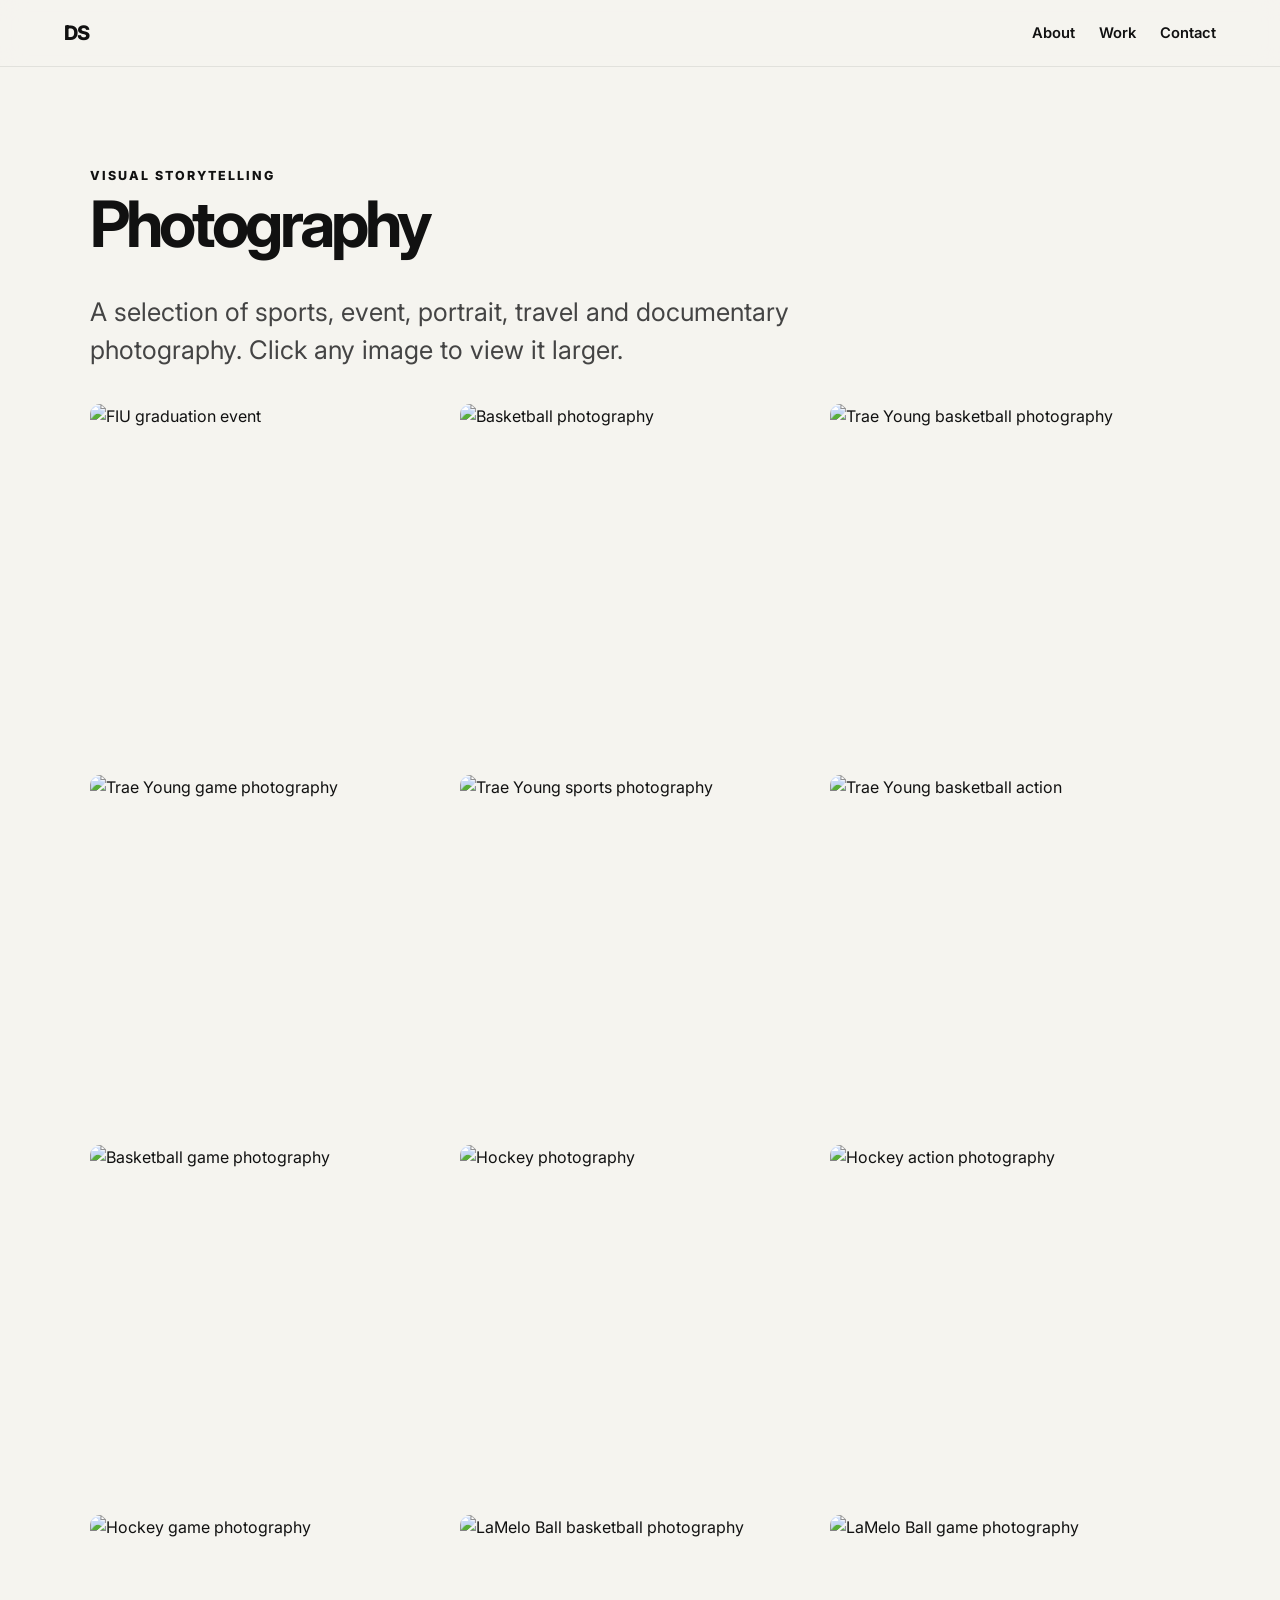
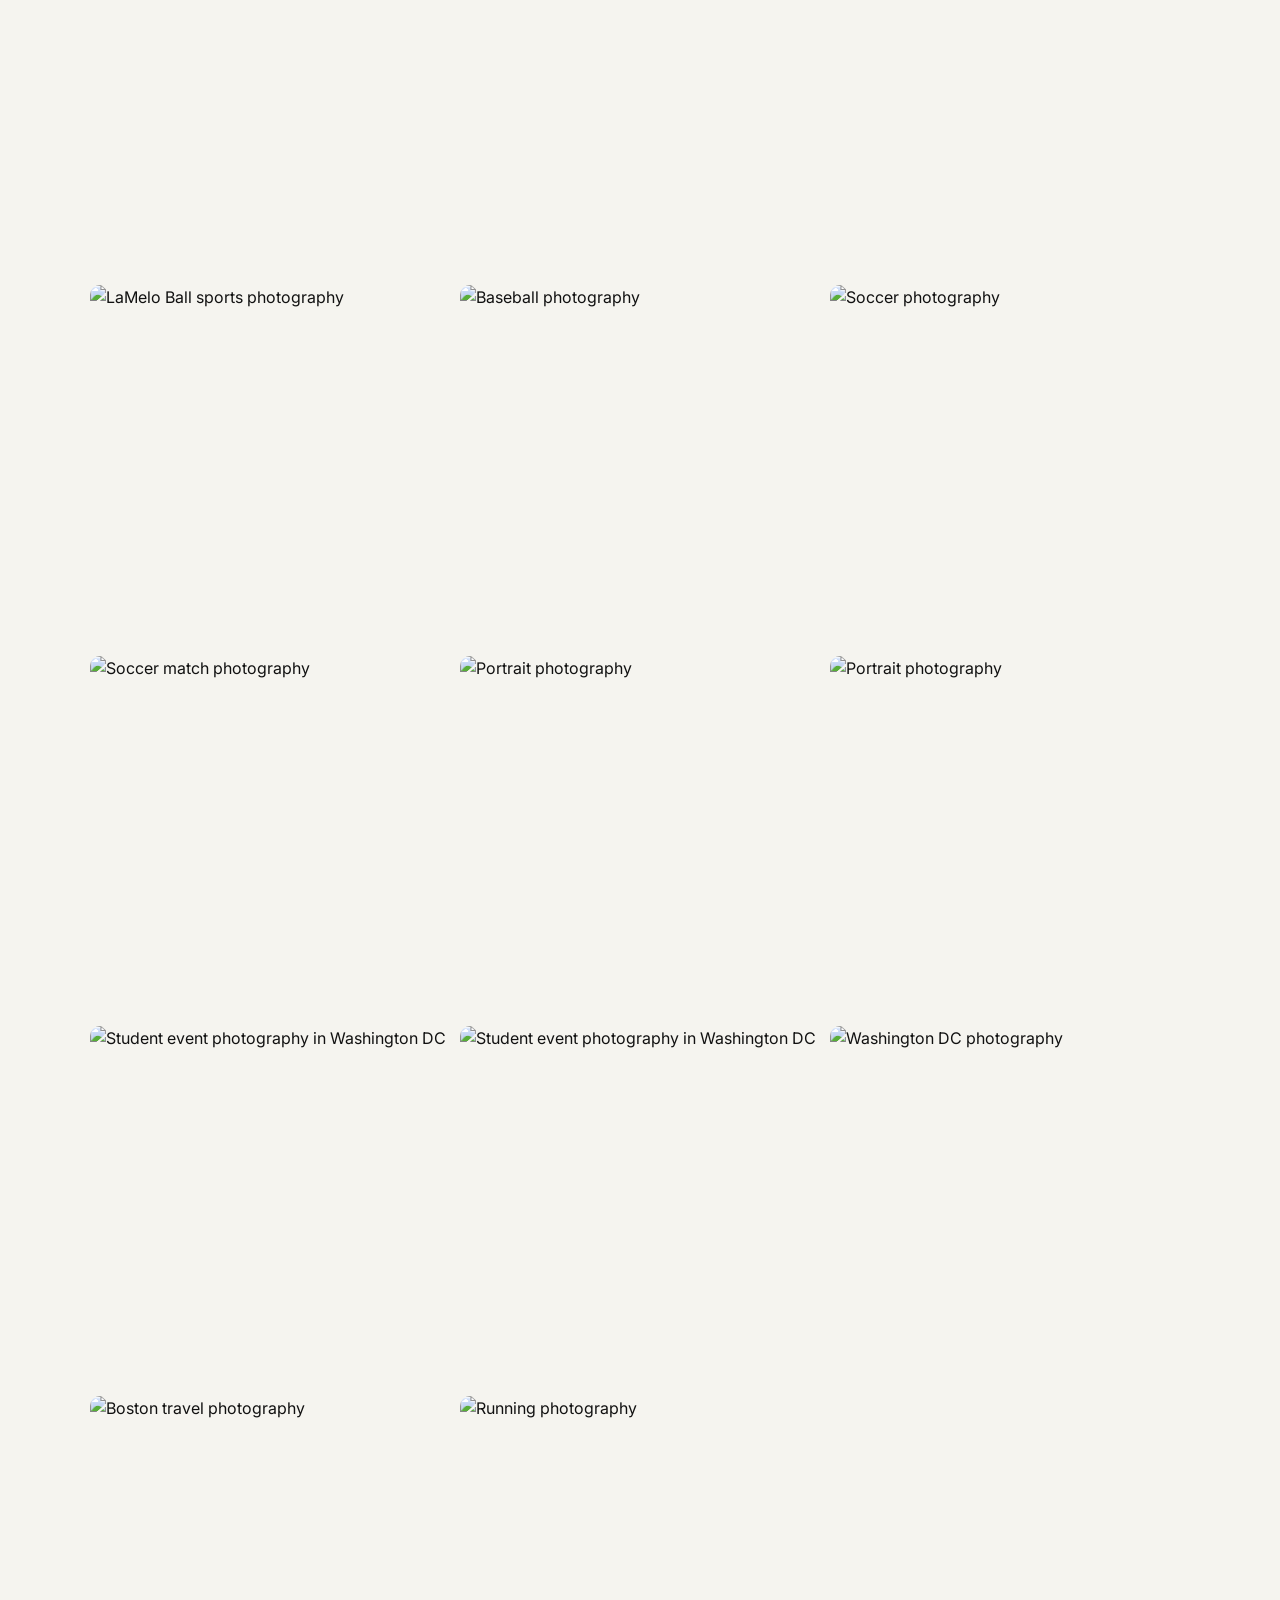
==== photography.html @ 42cff35f "Add files via upload" ====
<!DOCTYPE html>
<html lang="en">
<head>
  <meta charset="UTF-8">
  <meta name="viewport" content="width=device-width, initial-scale=1.0">
  <meta name="description" content="Photography portfolio by Daniel Suarez.">
  <title>Photography | Daniel Suarez</title>
  <link rel="stylesheet" href="style.css">
</head>
<body>
  <header class="site-header">
    <a href="index.html" class="logo">DS</a>
    <nav aria-label="Main navigation"><a href="index.html#about">About</a><a href="index.html#work">Work</a><a href="index.html#contact">Contact</a></nav>
  </header>
  <main class="section">
    <div class="section-heading"><p>VISUAL STORYTELLING</p><h1>Photography</h1></div>
    <div class="project-page-intro"><p>A selection of sports, event, portrait, travel and documentary photography. Click any image to view it larger.</p></div>
    <div class="photo-gallery" id="photo-gallery">
      <img src="images/gradFIU.JPG" alt="FIU graduation event">
      <img src="images/ingramB&W.jpg" alt="Basketball photography">
      <img src="images/traeYoung2.JPG" alt="Trae Young basketball photography">
      <img src="images/traeYoung.JPG" alt="Trae Young game photography">
      <img src="images/traeYoung4.JPG" alt="Trae Young sports photography">
      <img src="images/traeYoung6.JPG" alt="Trae Young basketball action">
      <img src="images/ingram1.JPG" alt="Basketball game photography">
      <img src="images/hockey1.JPG" alt="Hockey photography">
      <img src="images/hockey.jpg" alt="Hockey action photography">
      <img src="images/hockey4.JPG" alt="Hockey game photography">
      <img src="images/lamelo.JPG" alt="LaMelo Ball basketball photography">
      <img src="images/lamelo1.JPG" alt="LaMelo Ball game photography">
      <img src="images/lamelo2.JPG" alt="LaMelo Ball sports photography">
      <img src="images/baseball.JPG" alt="Baseball photography">
      <img src="images/messi.JPG" alt="Soccer photography">
      <img src="images/messi1.JPG" alt="Soccer match photography">
      <img src="images/portrait.JPG" alt="Portrait photography">
      <img src="images/portrait1.JPG" alt="Portrait photography">
      <img src="images/DCstudents.JPG" alt="Student event photography in Washington DC">
      <img src="images/DCstudents1.JPG" alt="Student event photography in Washington DC">
      <img src="images/DC.JPG" alt="Washington DC photography">
      <img src="images/boston.JPG" alt="Boston travel photography">
      <img src="images/runner.jpg" alt="Running photography">
    </div>
  </main>
  <div class="lightbox" id="lightbox" aria-hidden="true"><button class="lightbox-close" id="lightbox-close" aria-label="Close image">×</button><img id="lightbox-image" src="" alt=""></div>
  <script src="script.js"></script>
</body>
</html>
---- style.css ----
@import url('https://fonts.googleapis.com/css2?family=Inter:wght@400;500;600;700;800&display=swap');


/* =========================================================
   1. GLOBAL
   ========================================================= */

* {
  box-sizing: border-box;
}

html {
  scroll-behavior: smooth;
}

body {
  margin: 0;
  font-family: 'Inter', sans-serif;
  background: #f5f4ef;
  color: #111;
  line-height: 1.5;
}

img {
  display: block;
  max-width: 100%;
}

a {
  color: inherit;
  text-decoration: none;
}

button {
  font: inherit;
}


/* =========================================================
   2. HEADER / NAVIGATION
   ========================================================= */

.site-header {
  position: sticky;
  top: 0;
  z-index: 50;

  display: flex;
  justify-content: space-between;
  align-items: center;

  padding: 18px 5vw;

  background: rgba(245, 244, 239, 0.92);
  backdrop-filter: blur(12px);

  border-bottom: 1px solid rgba(0, 0, 0, 0.08);
}

.logo {
  font-size: 1.25rem;
  font-weight: 800;
  letter-spacing: -0.06em;
}

.site-header nav {
  display: flex;
  gap: 24px;

  font-size: 0.92rem;
  font-weight: 600;
}

.site-header nav a:hover {
  opacity: 0.6;
}


/* =========================================================
   3. GENERAL SECTIONS
   ========================================================= */

.section {
  padding: 100px 7vw;
  border-bottom: 1px solid #cccac1;
}

.section-heading {
  margin-bottom: 38px;
}

.section-heading p,
.eyebrow,
.contact > p {
  margin: 0 0 8px;

  font-size: 0.78rem;
  font-weight: 800;
  letter-spacing: 0.16em;
}

.section-heading h1,
.section-heading h2 {
  margin: 0;

  font-size: clamp(2.5rem, 5vw, 5.5rem);
  line-height: 0.95;
  letter-spacing: -0.06em;
}


/* =========================================================
   4. HERO
   ========================================================= */

.hero {
  position: relative;
  overflow: hidden;

  min-height: 82vh;

  display: flex;
  flex-direction: column;
  justify-content: center;

  padding: 80px 7vw;

  border-bottom: 1px solid #cccac1;
}

.hero h1 {
  margin: 14px 0 18px;

  font-size: clamp(4.2rem, 11vw, 9.5rem);
  line-height: 0.88;
  letter-spacing: -0.075em;
}

.hero-copy {
  max-width: 850px;
  margin: 0;

  font-size: clamp(1.3rem, 2vw, 2rem);
  color: #3d3d3a;
}

.hero-actions {
  display: flex;
  flex-wrap: wrap;
  gap: 12px;

  margin-top: 35px;
}

.btn {
  padding: 14px 20px;

  border: 1px solid #111;
  border-radius: 999px;

  font-weight: 700;

  transition: transform 0.2s ease;
}

.btn:hover {
  transform: translateY(-2px);
}

.btn.primary {
  background: #111;
  color: #fff;
}

.hero-stats {
  display: flex;
  flex-wrap: wrap;
  gap: 10px;

  margin-top: 55px;
}

.hero-stats span,
.chips span {
  padding: 8px 13px;

  border: 1px solid #bbb9b0;
  border-radius: 999px;

  font-size: 0.8rem;
  font-weight: 600;
}

/* =========================================================
   HERO PHOTO
   ========================================================= */

.hero-photo {
  position: absolute;

  top: 0;
  right: 0;
  bottom: 0;

  width: 40%;

  z-index: 0;

  pointer-events: none;
}

.hero-photo img {
  width: 100%;
  height: 100%;

  object-fit: cover;
  object-position: center center;

  /*
    This fades the photo toward the LEFT
    and also slightly toward the BOTTOM.
  */

  -webkit-mask-image:
    linear-gradient(
      to left,
      rgba(0, 0, 0, 1) 50%,
      rgba(0, 0, 0, 0.85) 65%,
      rgba(0, 0, 0, 0.35) 82%,
      rgba(0, 0, 0, 0) 100%
    );

  mask-image:
    linear-gradient(
      to left,
      rgba(0, 0, 0, 1) 50%,
      rgba(0, 0, 0, 0.85) 65%,
      rgba(0, 0, 0, 0.35) 82%,
      rgba(0, 0, 0, 0) 100%
    );
}
.hero > *:not(.hero-photo) {
  position: relative;
  z-index: 2;
}
.hero-photo::after {
  content: "";

  position: absolute;
  inset: 0;

  background: linear-gradient(
    to bottom,
    rgba(245, 244, 239, 0) 60%,
    rgba(245, 244, 239, 0.35) 78%,
    rgba(245, 244, 239, 1) 100%
  );
}
.hero-photo img {
  filter: grayscale(100%);
}

/* =========================================================
   5. ABOUT
   ========================================================= */

.about-grid {
  display: grid;
  grid-template-columns: 1fr 1fr;
  gap: 60px;
}

.about-copy {
  font-size: 1.2rem;
}

.about-copy p:first-child {
  margin-top: 0;
}

.skills {
  margin-top: 28px;

  font-size: 0.95rem;
  color: #555;
}


/* =========================================================
   6. FEATURED REELS
   ========================================================= */

.reel-feature-grid {
  display: grid;
  grid-template-columns: repeat(2, 1fr);
  gap: 18px;
}

.reel-feature-card {
  position: relative;

  min-height: 520px;

  overflow: hidden;

  border-radius: 24px;

  background-size: cover;
  background-position: center;

  color: #fff;

  transition: transform 0.25s ease;
}

.reel-feature-card:hover {
  transform: translateY(-6px);
}


/* Reporting Reel Image */

.reporting-feature {
  background-image: url("images/reportPreview12.jpg");
}


/* Production Reel Image */

.production-feature {
  background-image: url("images/prodPreview2.jpg");
}


/* Dark fade over reel images */

.reel-feature-overlay {
  position: absolute;
  inset: 0;

  background: linear-gradient(
    to bottom,
    rgba(0, 0, 0, 0.04) 10%,
    rgba(0, 0, 0, 0.12) 45%,
    rgba(0, 0, 0, 0.72) 78%,
    rgba(0, 0, 0, 0.96) 100%
  );
}

.reel-feature-content {
  position: absolute;

  left: 30px;
  right: 30px;
  bottom: 30px;

  z-index: 2;
}

.reel-feature-content span {
  font-size: 0.72rem;
  font-weight: 800;
  letter-spacing: 0.14em;
}

.reel-feature-content h3 {
  margin: 8px 0;

  font-size: 2rem;
  letter-spacing: -0.04em;
}

.reel-feature-content p {
  margin: 0;
  color: #d7d7d7;
}

.feature-link {
  margin-top: 20px;
  font-weight: 800;
}


/* =========================================================
   7. MORE WORK CATEGORY CARDS
   ========================================================= */

.portfolio-category-grid {
  display: grid;
  grid-template-columns: repeat(3, 1fr);
  gap: 16px;
}


/* Individual Card */

.portfolio-category-card {
  position: relative;

  min-height: 420px;

  overflow: hidden;

  border-radius: 22px;

  background: #111;
  color: white;

  transition: transform 0.25s ease;
}

.portfolio-category-card:hover {
  transform: translateY(-6px);
}


/* =========================================================
   TWO PHOTO PREVIEW
   ========================================================= */

.category-images {
  position: absolute;

  top: 0;
  left: 0;
  right: 0;

  height: 62%;

  display: grid;
  grid-template-columns: 1fr 1fr;

  gap: 3px;
}

.category-images img {
  width: 100%;
  height: 100%;

  object-fit: cover;
}

/* =========================================================
   BLACK FADE OVER IMAGES
   ========================================================= */

.category-fade {
  position: absolute;
  inset: 0;

  z-index: 1;

  background: linear-gradient(
    to bottom,

    rgba(0, 0, 0, 0.00) 0%,
    rgba(0, 0, 0, 0.00) 30%,
    rgba(0, 0, 0, 0.12) 40%,
    rgba(0, 0, 0, 0.45) 50%,
    rgba(0, 0, 0, 0.82) 60%,
    rgba(0, 0, 0, 1) 70%
  );
}


/* =========================================================
   TEXT INSIDE CARD
   ========================================================= */

.category-content {
  position: absolute;

  left: 26px;
  right: 26px;
  bottom: 26px;

  z-index: 2;
}

.category-content > span {
  font-size: 0.72rem;
  font-weight: 800;

  letter-spacing: 0.12em;

  color: rgba(255, 255, 255, 0.7);
}

.category-content h3 {
  margin: 7px 0 8px;

  font-size: 2rem;

  letter-spacing: -0.045em;
}

.category-content p {
  max-width: 300px;

  margin: 0;

  color: rgba(255, 255, 255, 0.72);
}

.category-arrow {
  margin-top: 18px;

  font-weight: 800;

  color: white;
}

/* =========================================================
   8. SOCIAL MEDIA
   ========================================================= */

.social-intro {
  max-width: 900px;
  margin-bottom: 30px;
}

.social-intro p {
  font-size: clamp(1.2rem, 2vw, 1.8rem);
  color: #444;
}

.chips {
  display: flex;
  flex-wrap: wrap;
  gap: 10px;
}

.social-embed-grid {
  display: grid;
  grid-template-columns: repeat(3, minmax(0, 1fr));
  gap: 20px;

  align-items: start;

  margin-top: 45px;
}


/* Fix Instagram embeds inside grid */

.social-embed-grid .instagram-media {
  min-width: 0 !important;
  width: 100% !important;
  margin: 0 !important;
}


/* =========================================================
   9. CONTACT
   ========================================================= */

.contact {
  text-align: center;

  padding-top: 130px;
  padding-bottom: 130px;
}

.contact h2 {
  max-width: 900px;

  margin: 10px auto 30px;

  font-size: clamp(3rem, 7vw, 7rem);
  line-height: 0.95;
  letter-spacing: -0.07em;
}

.contact-link {
  display: inline-block;

  font-size: clamp(1.1rem, 2vw, 1.5rem);
  font-weight: 800;

  border-bottom: 2px solid #111;
}

.contact-socials {
  display: flex;
  justify-content: center;
  gap: 20px;

  margin-top: 35px;

  font-weight: 600;
}


/* =========================================================
   10. INNER PAGE INTRO
   ========================================================= */

.project-page-intro {
  max-width: 820px;
  margin-bottom: 35px;
}

.project-page-intro p {
  margin: 0;

  font-size: clamp(1.15rem, 2vw, 1.6rem);
  color: #444;
}


/* =========================================================
   11. MULTIMEDIA / VIDEO PAGE
   ========================================================= */

.video-project-grid {
  display: grid;
  grid-template-columns: repeat(2, 1fr);

  gap: 38px 28px;
}

.video-card h3 {
  margin: 16px 0 6px;

  font-size: 1.5rem;
  letter-spacing: -0.03em;
}

.video-card p {
  margin: 0;
  color: #666;
}

.video-wrapper {
  width: 100%;

  aspect-ratio: 16 / 9;

  overflow: hidden;

  border-radius: 16px;

  background: #111;
}

.video-wrapper iframe {
  width: 100%;
  height: 100%;

  border: 0;
}


/* =========================================================
   12. PHOTOGRAPHY PAGE
   ========================================================= */

.photo-gallery {
  display: grid;
  grid-template-columns: repeat(3, 1fr);

  gap: 10px;
}

.photo-gallery img {
  width: 100%;

  aspect-ratio: 1 / 1;
  object-fit: cover;

  border-radius: 10px;

  cursor: zoom-in;

  transition: transform 0.2s ease;
}

.photo-gallery img:hover {
  transform: scale(1.015);
}


/* Photography Lightbox */

.lightbox {
  position: fixed;
  inset: 0;

  z-index: 100;

  display: none;
  align-items: center;
  justify-content: center;

  padding: 40px;

  background: rgba(0, 0, 0, 0.93);
}

.lightbox.is-open {
  display: flex;
}

.lightbox img {
  max-width: 95vw;
  max-height: 90vh;

  object-fit: contain;
}

.lightbox-close {
  position: absolute;

  top: 18px;
  right: 26px;

  border: 0;

  background: transparent;
  color: #fff;

  font-size: 2.5rem;

  cursor: pointer;
}


/* =========================================================
   13. WRITING PAGE
   ========================================================= */

.writing-grid {
  display: grid;
  gap: 18px;
}

.writing-card {
  display: grid;
  grid-template-columns: minmax(220px, 0.7fr) 1.3fr;
  gap: 26px;

  align-items: center;

  padding: 24px;

  border-radius: 22px;

  background: #fff;
}

.writing-card img {
  width: 100%;

  aspect-ratio: 16 / 10;
  object-fit: cover;

  border-radius: 14px;

  background: #e9e7df;
}

.writing-card span {
  font-size: 0.72rem;
  font-weight: 800;
  letter-spacing: 0.12em;

  color: #777;
}

.writing-card h2 {
  margin: 8px 0 10px;

  font-size: clamp(1.5rem, 3vw, 2.4rem);
  letter-spacing: -0.04em;
}

.writing-card p {
  color: #666;
}

.writing-card a {
  display: inline-block;

  margin-top: 10px;

  font-weight: 800;
}


/* =========================================================
   14. FOOTER
   ========================================================= */

footer {
  display: flex;
  justify-content: space-between;

  gap: 20px;

  padding: 25px 7vw;

  font-size: 0.8rem;
  color: #666;
}


/* =========================================================
   15. TABLET
   ========================================================= */

@media (max-width: 900px) {

  .social-embed-grid {
    grid-template-columns: 1fr;
  }

}


/* =========================================================
   16. SMALL TABLET / LARGE PHONE
   ========================================================= */

@media (max-width: 800px) {

  .site-header nav {
    gap: 14px;
    font-size: 0.82rem;
  }
  .hero-photo {
  width: 70%;
  opacity: 0.28;
}

  .hero {
    min-height: 75vh;
  }


  .about-grid,
  .reel-feature-grid,
  .portfolio-category-grid,
  .video-project-grid,
  .writing-card {
    grid-template-columns: 1fr;
  }

  .resume-heading {
  flex-direction: column;
  align-items: flex-start;
  }

  .resume-viewer iframe {
  height: 800px;
  }

  .reel-feature-card {
    min-height: 420px;
  }


  .photo-gallery {
    grid-template-columns: repeat(2, 1fr);
  }

}


/* =========================================================
   17. MOBILE
   ========================================================= */

@media (max-width: 520px) {

  .site-header {
    padding: 15px 20px;
  }

  .hero-photo {
  width: 100%;
  opacity: 0.18;
}

  .hero,
  .section {
    padding-left: 22px;
    padding-right: 22px;
  }


  .hero h1 {
    font-size: 4.2rem;
  }


  .contact-link {
    overflow-wrap: anywhere;
  }

  .resume-heading {
  flex-direction: column;
  align-items: flex-start;
  }

  .resume-viewer iframe {
  height: 800px;
  }

  footer {
    flex-direction: column;

    padding-left: 22px;
    padding-right: 22px;
  }

}
/* =========================================================
   14. RESUME PAGE
   ========================================================= */

.resume-page {
  padding-top: 70px;
}

.resume-heading {
  display: flex;
  justify-content: space-between;
  align-items: flex-end;

  gap: 30px;

  margin-bottom: 40px;
}

.resume-heading .section-heading {
  margin-bottom: 0;
}

.resume-actions {
  display: flex;
  flex-wrap: wrap;

  gap: 10px;
}


/* PDF Viewer */

.resume-viewer {
  width: 100%;
  max-width: 1100px;

  margin: 0 auto;

  overflow: hidden;

  background: #ddd;
  border-radius: 18px;
}

.resume-viewer iframe {
  display: block;

  width: 100%;
  height: 1100px;

  border: 0;
}
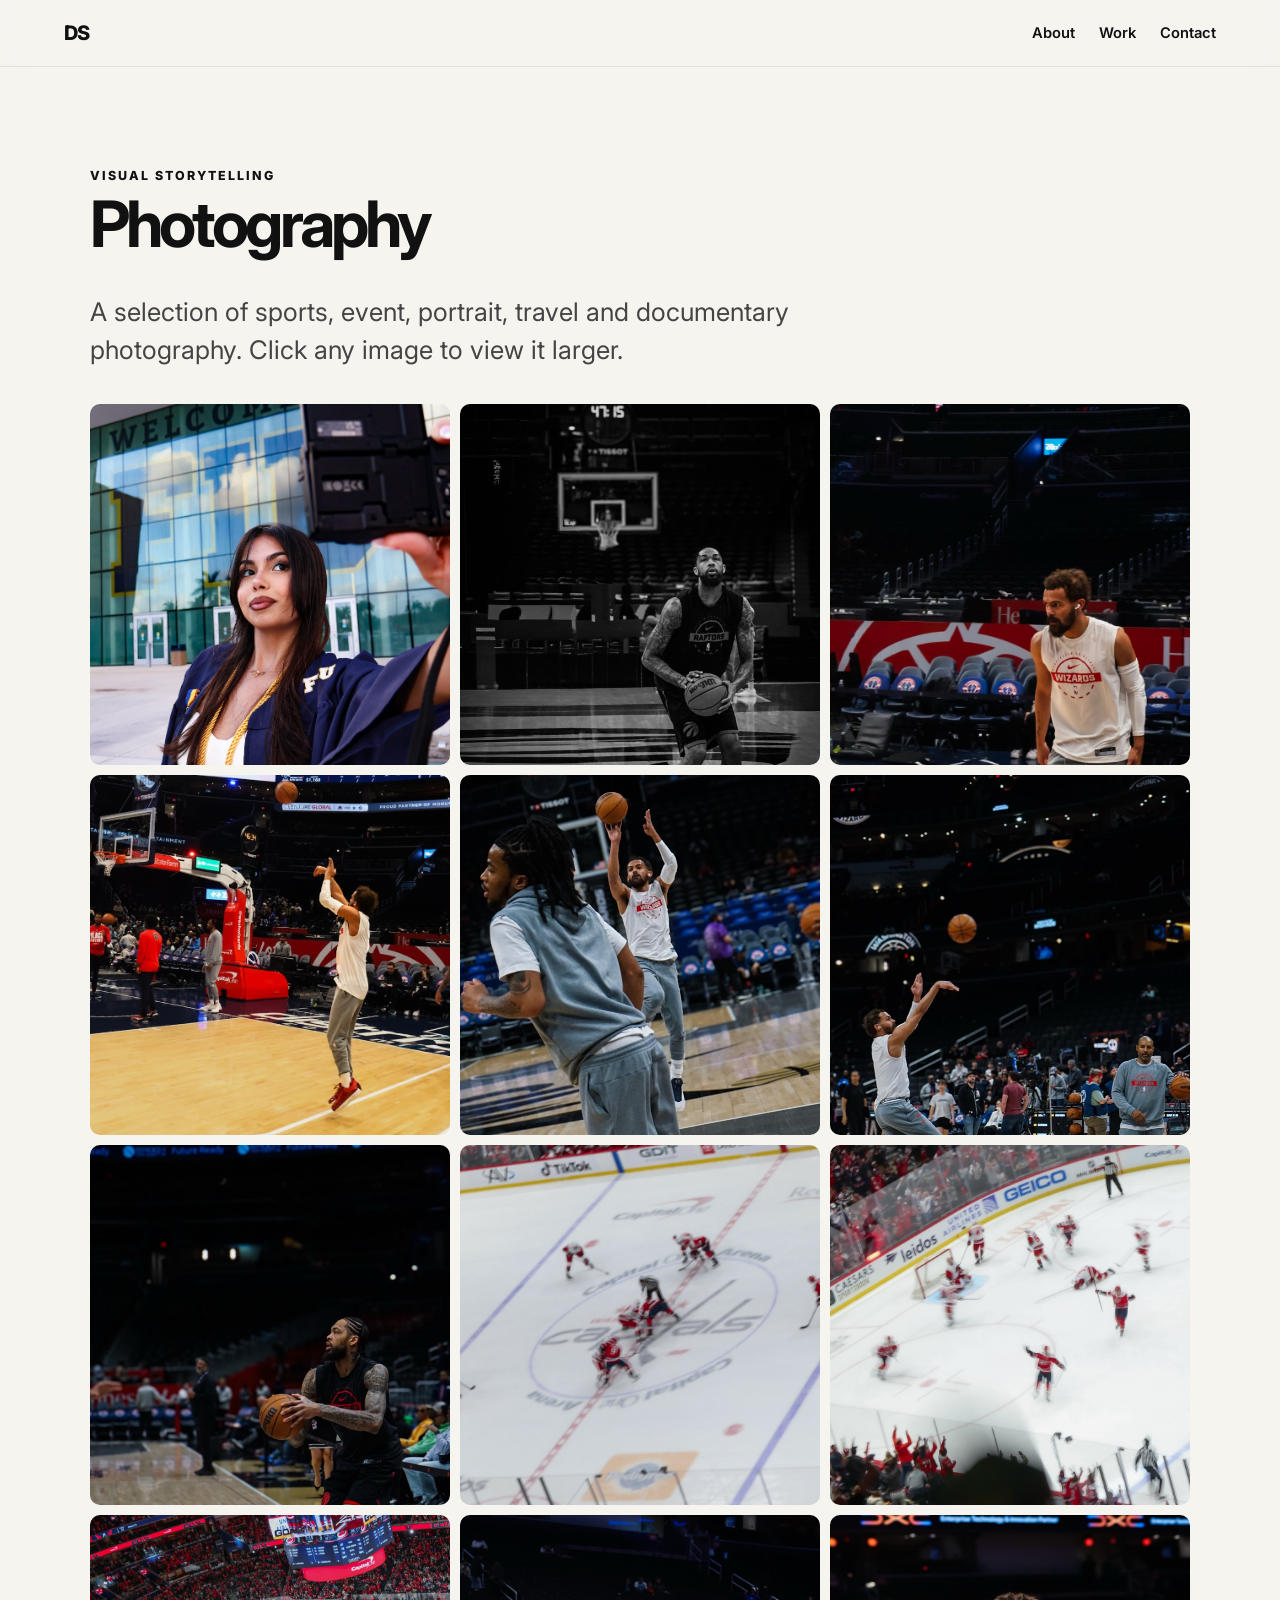
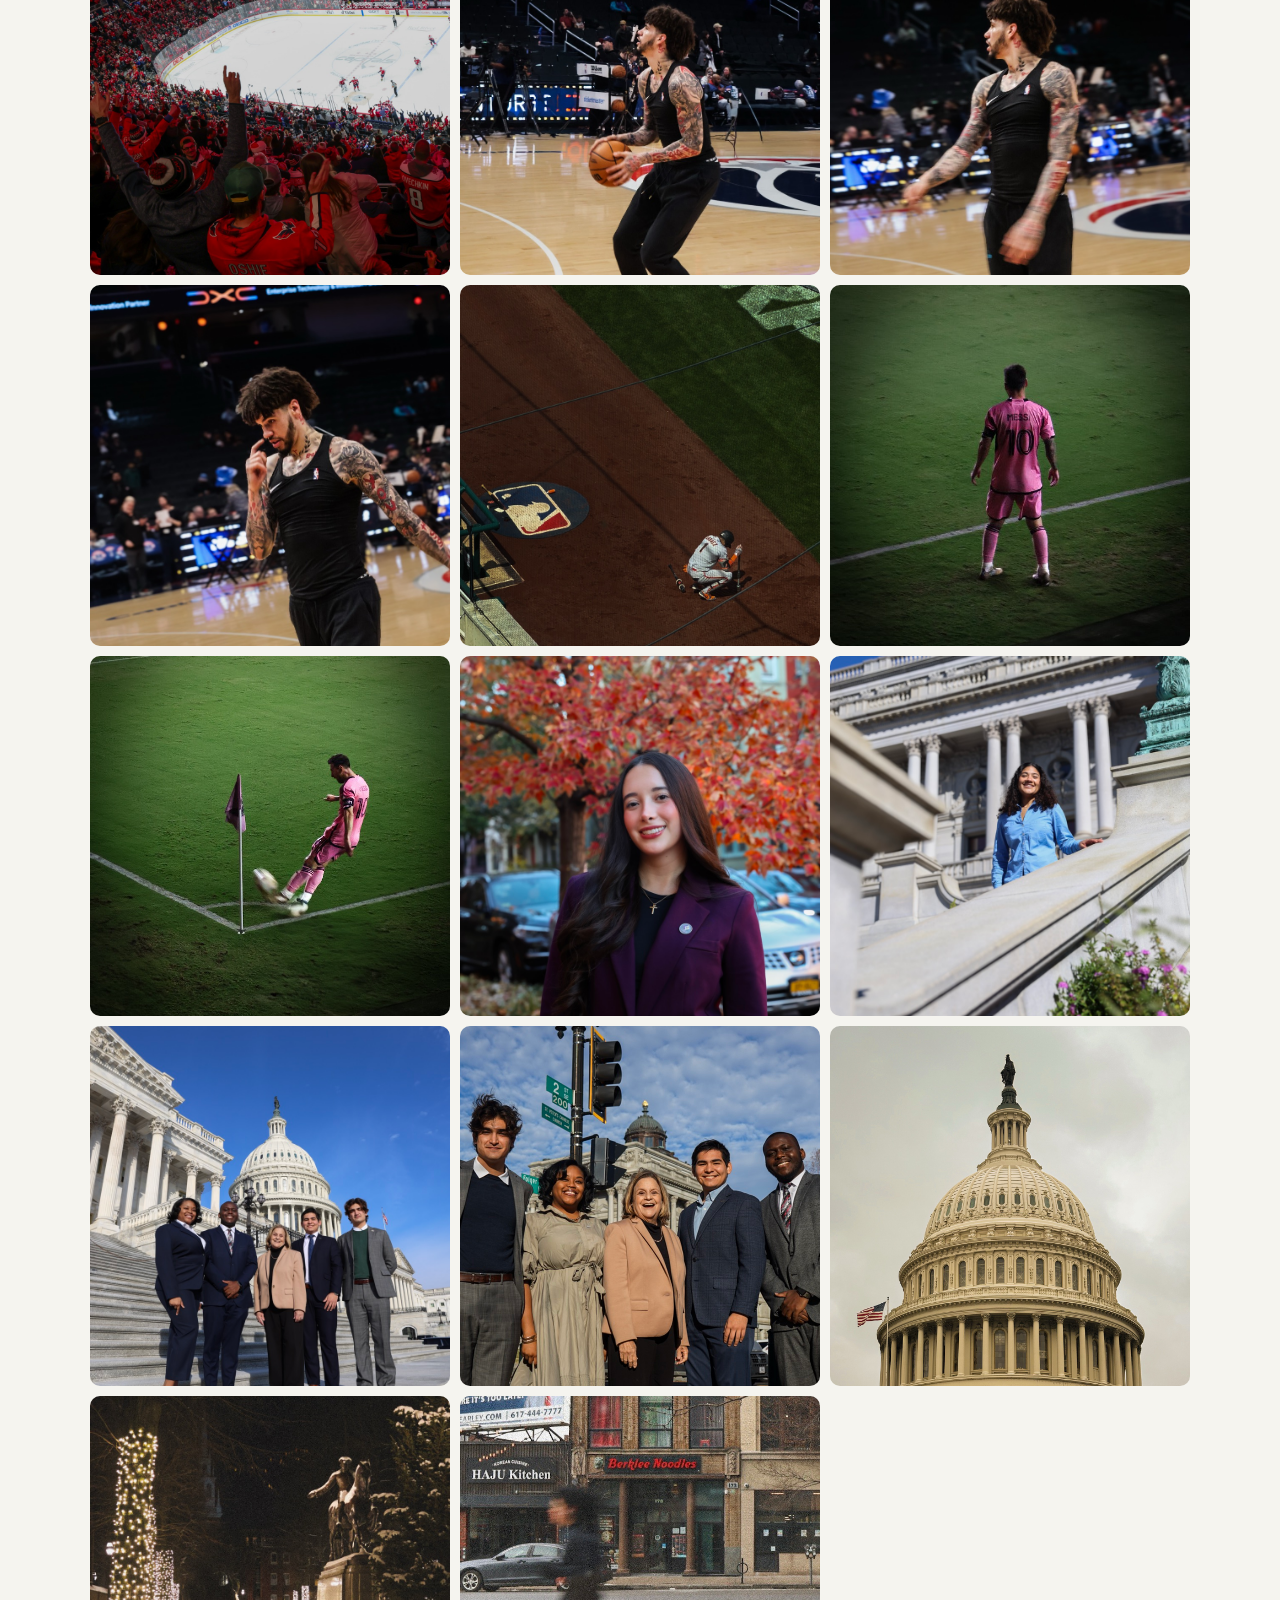
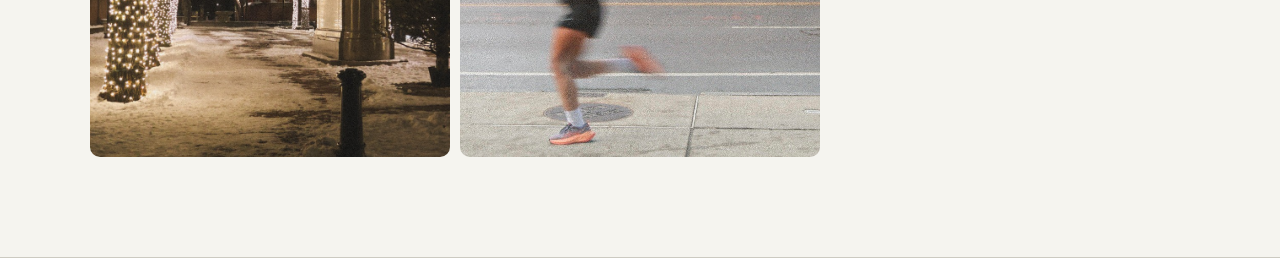
==== commit 274025d4: "Refactor photography.html structure and image sources" ====
--- a/photography.html
+++ b/photography.html
@@ -1,47 +1,246 @@
 <!DOCTYPE html>
 <html lang="en">
+
 <head>
+
   <meta charset="UTF-8">
-  <meta name="viewport" content="width=device-width, initial-scale=1.0">
-  <meta name="description" content="Photography portfolio by Daniel Suarez.">
-  <title>Photography | Daniel Suarez</title>
-  <link rel="stylesheet" href="style.css">
+
+  <meta
+    name="viewport"
+    content="width=device-width, initial-scale=1.0"
+  >
+
+  <meta
+    name="description"
+    content="Photography portfolio by Daniel Suarez."
+  >
+
+  <title>
+    Photography | Daniel Suarez
+  </title>
+
+  <link
+    rel="stylesheet"
+    href="style.css"
+  >
+
 </head>
+
+
 <body>
+
+
   <header class="site-header">
-    <a href="index.html" class="logo">DS</a>
-    <nav aria-label="Main navigation"><a href="index.html#about">About</a><a href="index.html#work">Work</a><a href="index.html#contact">Contact</a></nav>
+
+    <a
+      href="index.html"
+      class="logo"
+    >
+      DS
+    </a>
+
+
+    <nav aria-label="Main navigation">
+
+      <a href="index.html#about">
+        About
+      </a>
+
+      <a href="index.html#work">
+        Work
+      </a>
+
+      <a href="index.html#contact">
+        Contact
+      </a>
+
+    </nav>
+
   </header>
+
+
+
   <main class="section">
-    <div class="section-heading"><p>VISUAL STORYTELLING</p><h1>Photography</h1></div>
-    <div class="project-page-intro"><p>A selection of sports, event, portrait, travel and documentary photography. Click any image to view it larger.</p></div>
-    <div class="photo-gallery" id="photo-gallery">
-      <img src="images/gradFIU.JPG" alt="FIU graduation event">
-      <img src="images/ingramB&W.jpg" alt="Basketball photography">
-      <img src="images/traeYoung2.JPG" alt="Trae Young basketball photography">
-      <img src="images/traeYoung.JPG" alt="Trae Young game photography">
-      <img src="images/traeYoung4.JPG" alt="Trae Young sports photography">
-      <img src="images/traeYoung6.JPG" alt="Trae Young basketball action">
-      <img src="images/ingram1.JPG" alt="Basketball game photography">
-      <img src="images/hockey1.JPG" alt="Hockey photography">
-      <img src="images/hockey.jpg" alt="Hockey action photography">
-      <img src="images/hockey4.JPG" alt="Hockey game photography">
-      <img src="images/lamelo.JPG" alt="LaMelo Ball basketball photography">
-      <img src="images/lamelo1.JPG" alt="LaMelo Ball game photography">
-      <img src="images/lamelo2.JPG" alt="LaMelo Ball sports photography">
-      <img src="images/baseball.JPG" alt="Baseball photography">
-      <img src="images/messi.JPG" alt="Soccer photography">
-      <img src="images/messi1.JPG" alt="Soccer match photography">
-      <img src="images/portrait.JPG" alt="Portrait photography">
-      <img src="images/portrait1.JPG" alt="Portrait photography">
-      <img src="images/DCstudents.JPG" alt="Student event photography in Washington DC">
-      <img src="images/DCstudents1.JPG" alt="Student event photography in Washington DC">
-      <img src="images/DC.JPG" alt="Washington DC photography">
-      <img src="images/boston.JPG" alt="Boston travel photography">
-      <img src="images/runner.jpg" alt="Running photography">
+
+
+    <div class="section-heading">
+
+      <p>
+        VISUAL STORYTELLING
+      </p>
+
+      <h1>
+        Photography
+      </h1>
+
     </div>
+
+
+    <div class="project-page-intro">
+
+      <p>
+        A selection of sports, event, portrait, travel
+        and documentary photography. Click any image
+        to view it larger.
+      </p>
+
+    </div>
+
+
+
+    <div
+      class="photo-gallery"
+      id="photo-gallery"
+    >
+
+      <img
+        src="images/gradFIU Large.jpeg"
+        alt="FIU graduation event"
+      >
+
+      <img
+        src="images/ingramB&W Large.jpeg"
+        alt="Basketball photography"
+      >
+
+      <img
+        src="images/traeYoung2 Large.jpeg"
+        alt="Trae Young basketball photography"
+      >
+
+      <img
+        src="images/traeYoung Large.jpeg"
+        alt="Trae Young game photography"
+      >
+
+      <img
+        src="images/traeYoung4 Large.jpeg"
+        alt="Trae Young sports photography"
+      >
+
+      <img
+        src="images/traeYoung6 Large.jpeg"
+        alt="Trae Young basketball action"
+      >
+
+      <img
+        src="images/ingram1 Large.jpeg"
+        alt="Basketball game photography"
+      >
+
+      <img
+        src="images/hockey1 Large.jpeg"
+        alt="Hockey photography"
+      >
+
+      <img
+        src="images/hockey Large.jpeg"
+        alt="Hockey action photography"
+      >
+
+      <img
+        src="images/hockey4 Large.jpeg"
+        alt="Hockey game photography"
+      >
+
+      <img
+        src="images/lamelo Large.jpeg"
+        alt="LaMelo Ball basketball photography"
+      >
+
+      <img
+        src="images/lamelo1 Large.jpeg"
+        alt="LaMelo Ball game photography"
+      >
+
+      <img
+        src="images/lamelo2 Large.jpeg"
+        alt="LaMelo Ball sports photography"
+      >
+
+      <img
+        src="images/baseball Large.jpeg"
+        alt="Baseball photography"
+      >
+
+      <img
+        src="images/messi Large.jpeg"
+        alt="Soccer photography"
+      >
+
+      <img
+        src="images/messi1 Large.jpeg"
+        alt="Soccer match photography"
+      >
+
+      <img
+        src="images/portrait Large.jpeg"
+        alt="Portrait photography"
+      >
+
+      <img
+        src="images/portrait1 Large.jpeg"
+        alt="Portrait photography"
+      >
+
+      <img
+        src="images/DCstudents Large.jpeg"
+        alt="Student event photography in Washington DC"
+      >
+
+      <img
+        src="images/DCstudents1 Large.jpeg"
+        alt="Student event photography in Washington DC"
+      >
+
+      <img
+        src="images/DC Large.jpeg"
+        alt="Washington DC photography"
+      >
+
+      <img
+        src="images/boston Large.jpeg"
+        alt="Boston travel photography"
+      >
+
+      <img
+        src="images/runner Large.jpeg"
+        alt="Running photography"
+      >
+
+    </div>
+
   </main>
-  <div class="lightbox" id="lightbox" aria-hidden="true"><button class="lightbox-close" id="lightbox-close" aria-label="Close image">×</button><img id="lightbox-image" src="" alt=""></div>
+
+
+
+  <!-- LIGHTBOX -->
+
+  <div
+    class="lightbox"
+    id="lightbox"
+    aria-hidden="true"
+  >
+
+    <button
+      class="lightbox-close"
+      id="lightbox-close"
+      aria-label="Close image"
+    >
+      ×
+    </button>
+
+    <img
+      id="lightbox-image"
+      src=""
+      alt=""
+    >
+
+  </div>
+
+
   <script src="script.js"></script>
+
+
 </body>
-</html>+</html>
--- a/style.css
+++ b/style.css
@@ -321,14 +321,14 @@
 /* Reporting Reel Image */
 
 .reporting-feature {
-  background-image: url("images/reportPreview12.jpg");
+  background-image: url("images/reportPreview12 Large.jpeg");
 }
 
 
 /* Production Reel Image */
 
 .production-feature {
-  background-image: url("images/prodPreview2.jpg");
+  background-image: url("images/prodPreview2 Large.jpeg");
 }
 
 
@@ -965,4 +965,4 @@
   height: 1100px;
 
   border: 0;
-}+}
